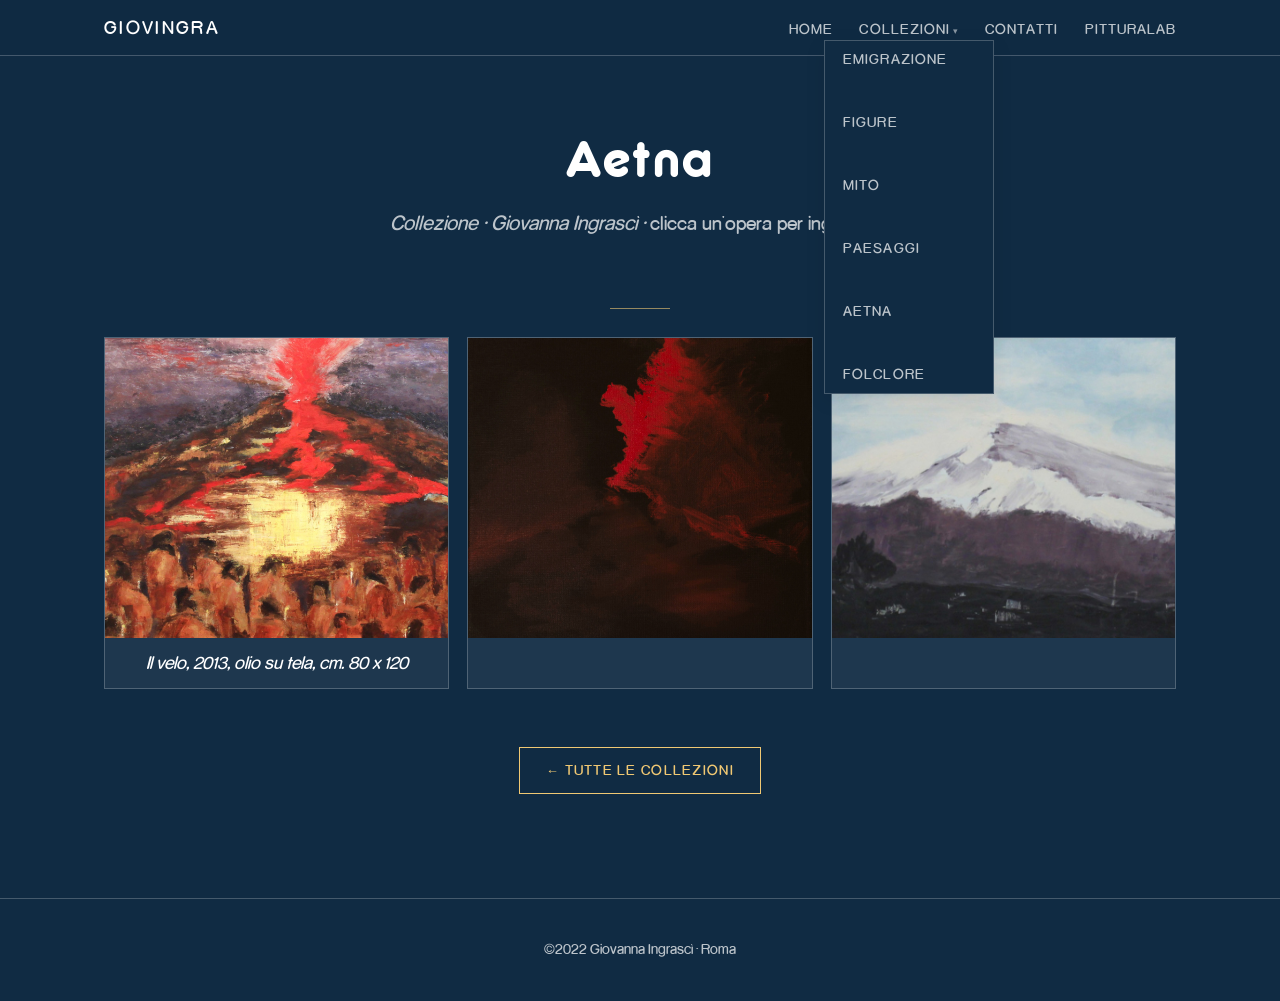
==== aetna.html @ 83bb87ff "Add files via upload" ====
<!DOCTYPE html>
<html lang="it">
<head>
<meta charset="UTF-8">
<meta name="viewport" content="width=device-width, initial-scale=1">
<title>GiovIngra — Collezione Aetna | Giovanna Ingrascì</title>
<meta name="description" content="Scopri i quadri della collezione Aetna di Giovanna Ingrascì">
<meta property="og:title" content="GiovIngra — Collezione Aetna">
<meta property="og:type" content="website">
<meta property="og:url" content="https://www.giovingra.com/aetna">
<meta property="og:image" content="images/0c5dcab2f1554b5184cb44decdf5c865.jpg">
<link rel="stylesheet" href="style.css">
</head>
<body>
<header class="site-header">
  <nav class="nav">
    <span class="brand">GiovIngra</span>
    <button class="nav-toggle" aria-label="Menu">&#9776;</button>
    <ul id="menu">
      <li><a href="index.html">Home</a></li>
      <li class="has-drop"><a href="index.html#collezioni">Collezioni</a>
        <ul class="dropdown">
          <li><a href="emigrazione.html">Emigrazione</a></li>
          <li><a href="figure.html">Figure</a></li>
          <li><a href="mito.html">Mito</a></li>
          <li><a href="paesaggi.html">Paesaggi</a></li>
          <li><a href="aetna.html">Aetna</a></li>
          <li><a href="folclore.html">Folclore</a></li>
        </ul>
      </li>
      <li><a href="index.html#contatti">Contatti</a></li>
      <li><a href="pitturalab.html">PitturaLab</a></li>
    </ul>
  </nav>
</header>
<section class="hero" style="padding-bottom:8px">
  <h2 class="coltitle">Aetna</h2>
  <p class="tagline">Collezione &middot; Giovanna Ingrascì &middot; <span style="font-style:normal">clicca un'opera per ingrandirla</span></p>
</section>
<section class="section">
  <div class="divider"></div>
  <div class="gallery" style="margin-top:28px">
    <figure><img src="images/0c5dcab2f1554b5184cb44decdf5c865.jpg" alt="Aetna — Il velo, 2013, olio su tela, cm. 80 x 120" loading="lazy"><figcaption><span class="t">Il velo, 2013, olio su tela, cm. 80 x 120</span></figcaption></figure>
    <figure><img src="images/f100896ee69b4603aa06e6a040e6181f.jpg" alt="Aetna — opera" loading="lazy"></figure>
    <figure><img src="images/e03c9a82c9444dff904b27b7798bef61.jpg" alt="Aetna — opera" loading="lazy"></figure>
  </div>
  <p style="text-align:center;margin-top:40px"><a class="btn" href="index.html#collezioni">&larr; Tutte le collezioni</a></p>
</section>
<footer class="site-footer"><p>&copy;2022 Giovanna Ingrascì &middot; Roma</p></footer>
<script>var t=document.querySelector(".nav-toggle"),m=document.getElementById("menu");if(t){t.addEventListener("click",function(){m.classList.toggle("open");});}</script>
<script src="lightbox.js"></script>
</body>
</html>
---- style.css ----
/* GiovIngra — Giovanna Ingrascì — portfolio
   Clean static rebuild. Single stylesheet, no dependencies. */

@font-face{
  font-family:"Rocko";
  src:url("fonts/Rocko-Regular.ttf") format("truetype");
  font-weight:400;font-style:normal;font-display:swap;
}
@font-face{
  font-family:"Rocko";
  src:url("fonts/Rocko-Bold.ttf") format("truetype");
  font-weight:700;font-style:normal;font-display:swap;
}
@font-face{
  font-family:"Rocko Ultra";
  src:url("fonts/Rocko-Ultra.ttf") format("truetype");
  font-weight:400;font-style:normal;font-display:swap;
}
@font-face{
  font-family:"Rocko Ultra";
  src:url("fonts/Rocko-UltraBold.ttf") format("truetype");
  font-weight:700;font-style:normal;font-display:swap;
}

:root{
  --ink:#ffffff;                  /* main text: white */
  --muted:rgba(255,255,255,.72);
  --line:rgba(255,255,255,.22);
  --bg:#102B43;                   /* site background: exact blue from original site */
  --bg-soft:rgba(255,255,255,.06);
  --accent:#f0c873;               /* warm gold accent on blue */
  --max:1120px;
}

*{box-sizing:border-box}
html{scroll-behavior:smooth}
body{
  margin:0;
  font-family:"Rocko","Georgia","Times New Roman",serif;
  color:var(--ink);
  background:var(--bg);
  line-height:1.6;
  -webkit-font-smoothing:antialiased;
}
img{max-width:100%;display:block}
a{color:var(--accent);text-decoration:none}
a:hover{text-decoration:underline}

/* ---- Header / nav ---- */
.site-header{
  position:sticky;top:0;z-index:50;
  background:rgba(16,43,67,.92);
  backdrop-filter:blur(6px);
  border-bottom:1px solid var(--line);
}
.nav{
  max-width:var(--max);margin:0 auto;
  display:flex;align-items:center;justify-content:space-between;
  padding:14px 24px;gap:16px;
}
.brand{
  font-family:"Rocko","Georgia",serif;
  font-size:1.05rem;letter-spacing:.14em;text-transform:uppercase;
  color:var(--ink);font-weight:400;
}
.lab h1,.section h2{font-family:"Rocko Ultra","Rocko",serif}
.nav ul{
  list-style:none;display:flex;gap:26px;margin:0;padding:0;flex-wrap:wrap;
}
.nav a{
  color:var(--muted);text-transform:uppercase;letter-spacing:.08em;
  font-size:.82rem;
}
.nav a:hover,.nav a.active{color:var(--ink);text-decoration:none}
.nav-toggle{display:none}

/* dropdown for Collezioni */
.has-drop{position:relative}
.has-drop > a::after{content:" \25BE";font-size:.7em;opacity:.7}
.dropdown{
  list-style:none;margin:0;padding:8px 0;display:none;
  position:absolute;top:100%;left:50%;transform:translateX(-50%);
  background:var(--bg);border:1px solid var(--line);min-width:170px;
  flex-direction:column;gap:0;box-shadow:0 6px 20px rgba(0,0,0,.08);
}
.has-drop:hover .dropdown,.has-drop:focus-within .dropdown{display:flex}
.dropdown li{padding:0}
.dropdown a{display:block;padding:8px 18px;white-space:nowrap}
.dropdown a:hover{background:rgba(255,255,255,.14)}

/* ---- Hero ---- */
.hero{
  max-width:var(--max);margin:0 auto;padding:64px 24px 40px;text-align:center;
}
.hero h1{
  font-family:"Rocko","Georgia",serif;
  font-size:clamp(2rem,5vw,3.4rem);margin:0 0 .3em;
  letter-spacing:.1em;font-weight:400;text-transform:uppercase;
}
.hero .tagline{color:var(--muted);font-style:italic;font-size:1.15rem;margin:0}
.coltitle{
  font-family:"Rocko Ultra","Rocko",serif;font-weight:400;
  font-size:clamp(1.9rem,4.5vw,3rem);letter-spacing:.04em;margin:0 0 .25em;
}

/* ---- Hero banner with background painting ---- */
.hero-banner{
  position:relative;min-height:70vh;display:flex;align-items:center;justify-content:center;
  text-align:center;background-size:cover;background-position:center;
}
.hero-banner::before{content:"";position:absolute;inset:0;
  background:linear-gradient(rgba(16,43,67,.30),rgba(16,43,67,.60));}
.hero-banner .inner{position:relative;z-index:1;padding:32px 24px}
.hero-banner h1{
  font-family:"Rocko","Georgia",serif;font-weight:400;text-transform:uppercase;
  letter-spacing:.12em;color:#fff;margin:0 0 .25em;
  font-size:clamp(2rem,5.5vw,3.6rem);text-shadow:0 2px 18px rgba(0,0,0,.45);
}
.hero-banner .tagline{color:rgba(255,255,255,.9);font-style:italic;font-size:1.15rem;margin:0;
  text-shadow:0 1px 10px rgba(0,0,0,.45);}

/* ---- Contact image + map ---- */
.contact-img{max-width:300px;margin:0 auto 26px;border:1px solid var(--line);display:block}
.place{font-size:1.05rem;letter-spacing:.04em;margin:30px 0 6px}
.map-wrap{max-width:760px;margin:14px auto 0;border:1px solid var(--line)}
.map-wrap iframe{display:block;width:100%;height:360px;border:0}

/* ---- Lightbox (fullscreen carousel) ---- */
.lb{position:fixed;inset:0;z-index:200;background:rgba(8,20,33,.96);
  display:none;align-items:center;justify-content:center;}
.lb.open{display:flex}
.lb img{max-width:88vw;max-height:78vh;object-fit:contain;box-shadow:0 10px 50px rgba(0,0,0,.6)}
.lb .lb-cap{position:absolute;bottom:26px;left:0;right:0;text-align:center;color:#fff;padding:0 20px}
.lb .lb-cap .t{font-style:italic;font-size:1.05rem;display:block}
.lb .lb-cap .d{color:rgba(255,255,255,.75);font-size:.85rem;display:block;margin-top:3px}
.lb .lb-count{position:absolute;top:22px;left:0;right:0;text-align:center;color:rgba(255,255,255,.7);font-size:.8rem;letter-spacing:.1em}
.lb button{position:absolute;background:none;border:none;color:#fff;cursor:pointer;
  font-size:2.6rem;line-height:1;padding:14px;opacity:.8;transition:opacity .2s}
.lb button:hover{opacity:1}
.lb .lb-prev{left:2vw;top:50%;transform:translateY(-50%)}
.lb .lb-next{right:2vw;top:50%;transform:translateY(-50%)}
.lb .lb-close{top:14px;right:18px;font-size:2rem}
.gallery figure{cursor:pointer}
@media(max-width:620px){
  .lb button{font-size:2rem}
  .lb img{max-width:94vw;max-height:70vh}
}

/* ---- Section headings ---- */
.section{max-width:var(--max);margin:0 auto;padding:48px 24px;scroll-margin-top:80px}
.section h2{
  font-size:1.8rem;font-weight:normal;letter-spacing:.04em;
  text-align:center;margin:0 0 8px;
}
.section .sub{text-align:center;color:var(--muted);margin:0 0 36px;font-style:italic}
.divider{width:60px;height:1px;background:var(--accent);margin:14px auto 0;opacity:.6}

/* ---- Gallery ---- */
.gallery{
  display:grid;grid-template-columns:repeat(auto-fill,minmax(280px,1fr));
  gap:18px;
}
.gallery figure{margin:0;overflow:hidden;background:var(--bg-soft);border:1px solid var(--line);display:flex;flex-direction:column}
.gallery img{
  width:100%;height:300px;object-fit:cover;display:block;
  transition:transform .5s ease;
}
.gallery figure:hover img{transform:scale(1.04)}
.gallery figcaption{
  padding:12px 14px;text-align:center;
}
.gallery figcaption .t{display:block;font-style:italic;font-size:1.02rem}
.gallery figcaption .d{display:block;color:var(--muted);font-size:.82rem;margin-top:3px;letter-spacing:.03em}
.gallery .wide{grid-column:span 2}
@media(max-width:620px){.gallery .wide{grid-column:span 1}}

/* Linked collection thumbnails with hover name overlay */
.collink{position:relative;display:block;overflow:hidden;border:1px solid var(--line);background:#000}
.collink img{width:100%;height:320px;object-fit:cover;display:block;transition:transform .6s ease,opacity .4s ease}
.collink .label{
  position:absolute;inset:0;display:flex;align-items:center;justify-content:center;
  color:#fff;text-transform:uppercase;letter-spacing:.18em;font-size:1.15rem;
  background:rgba(28,26,23,.0);opacity:0;transition:opacity .4s ease,background .4s ease;
  text-align:center;padding:12px;
}
.collink:hover img{transform:scale(1.06);opacity:.55}
.collink:hover .label{opacity:1;background:rgba(28,26,23,.35)}
.collink:hover{text-decoration:none}
.collink.wide{grid-column:span 2}
@media(max-width:620px){.collink.wide{grid-column:span 1}}

/* ---- Contact ---- */
.contact{text-align:center}
.contact .card{
  display:inline-block;text-align:left;border:1px solid var(--line);
  background:var(--bg-soft);padding:28px 36px;margin-top:8px;
}
.contact .card p{margin:.35em 0}
.contact .name{font-size:1.2rem;font-weight:bold}
.btn{
  display:inline-block;margin-top:18px;padding:12px 26px;
  border:1px solid var(--accent);color:var(--accent);
  text-transform:uppercase;letter-spacing:.1em;font-size:.8rem;
}
.btn:hover{background:var(--accent);color:#fff;text-decoration:none}

/* ---- PitturaLab block ---- */
.lab{text-align:center;max-width:760px;margin:0 auto;padding:72px 24px}
.lab h1{font-size:clamp(1.8rem,4vw,2.8rem);font-weight:normal;letter-spacing:.05em;margin:0 0 .4em}
.lab p.lead{font-size:1.2rem;color:var(--muted);margin:0 0 .2em}
.lab p.lead.en{font-style:italic}

/* ---- Footer ---- */
.site-footer{
  border-top:1px solid var(--line);margin-top:40px;
  text-align:center;color:var(--muted);font-size:.8rem;padding:28px 24px;
}

/* ---- Mobile nav ---- */
@media(max-width:680px){
  .nav-toggle{
    display:block;background:none;border:none;font-size:1.5rem;
    color:var(--ink);cursor:pointer;line-height:1;
  }
  .nav ul{
    display:none;position:absolute;top:100%;left:0;right:0;
    flex-direction:column;gap:0;background:var(--bg);
    border-bottom:1px solid var(--line);padding:8px 24px;
  }
  .nav ul.open{display:flex}
  .nav li{padding:8px 0;border-top:1px solid var(--line)}
  .nav{position:relative}
  /* show collection links inline on mobile */
  .dropdown{display:flex !important;position:static;transform:none;border:none;
    box-shadow:none;background:transparent;padding:4px 0 4px 16px;min-width:0}
  .dropdown li{border-top:none;padding:4px 0}
  .has-drop > a::after{content:""}
}
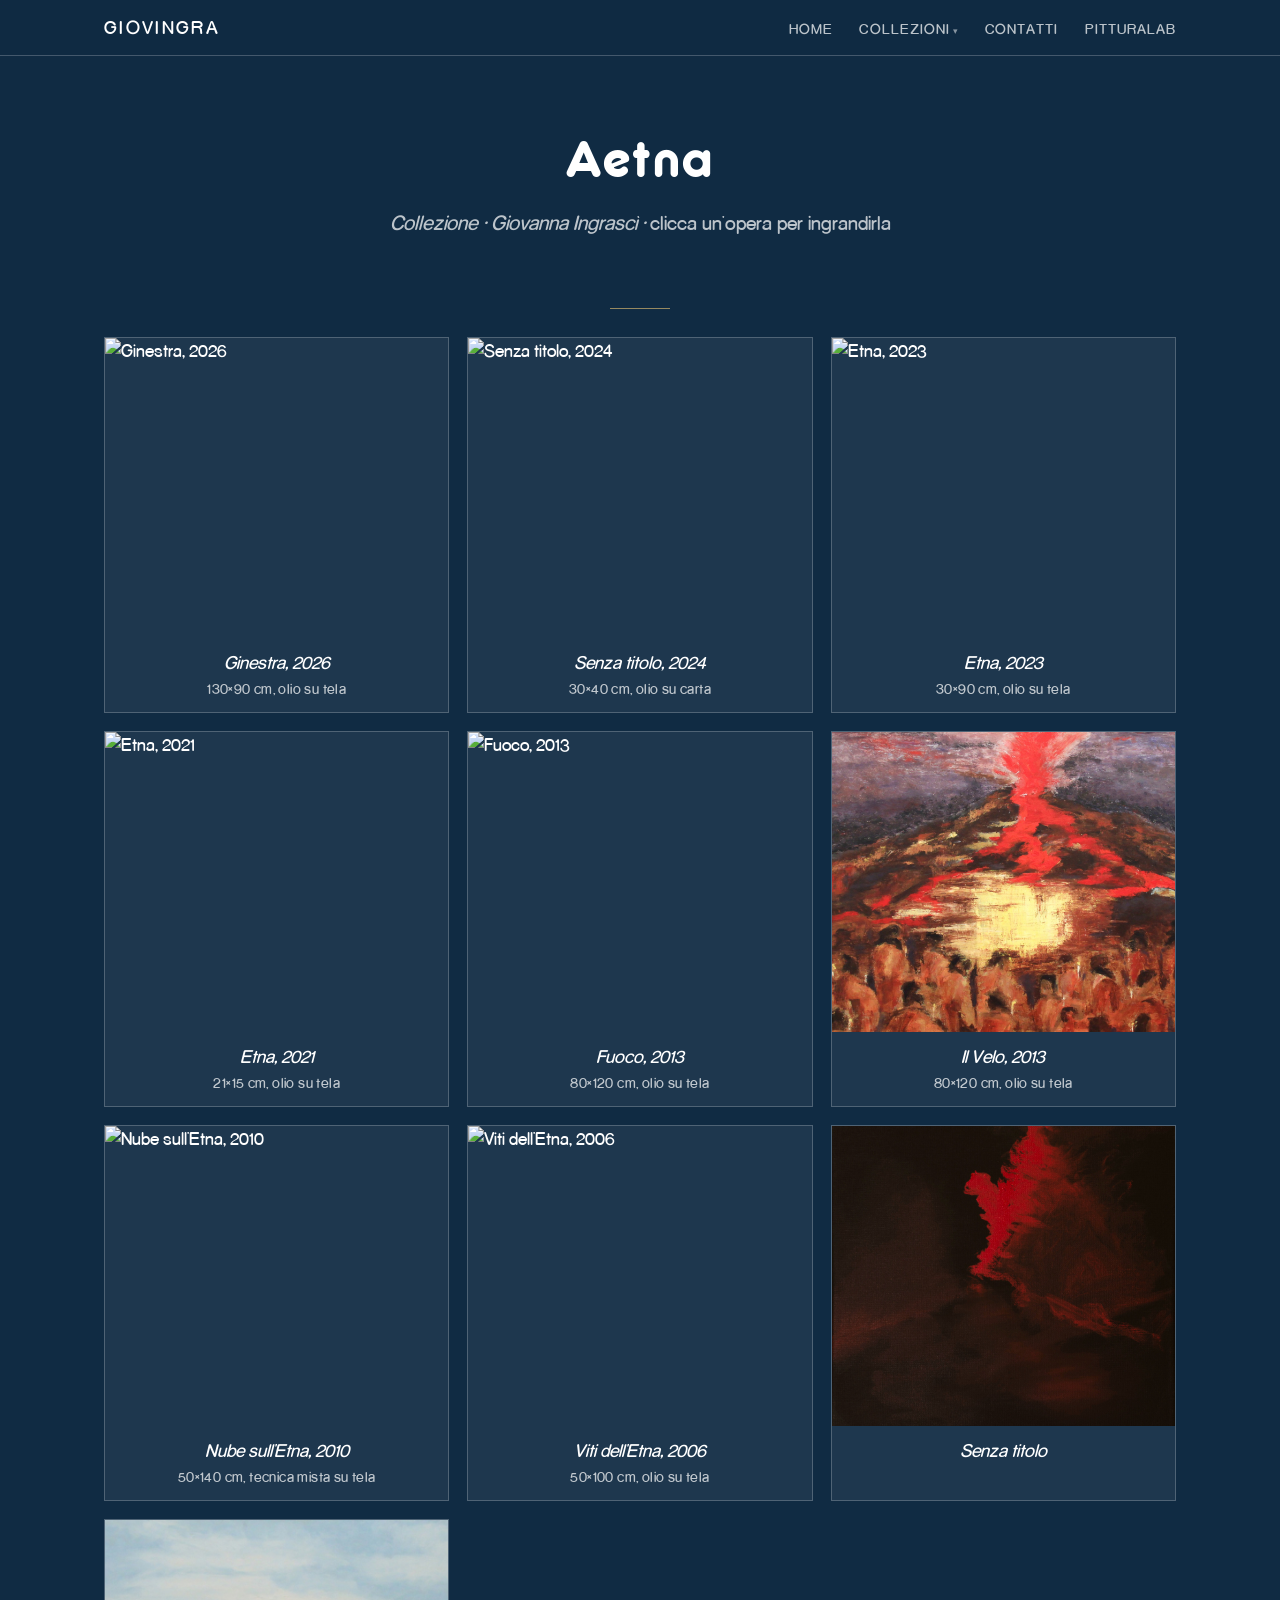
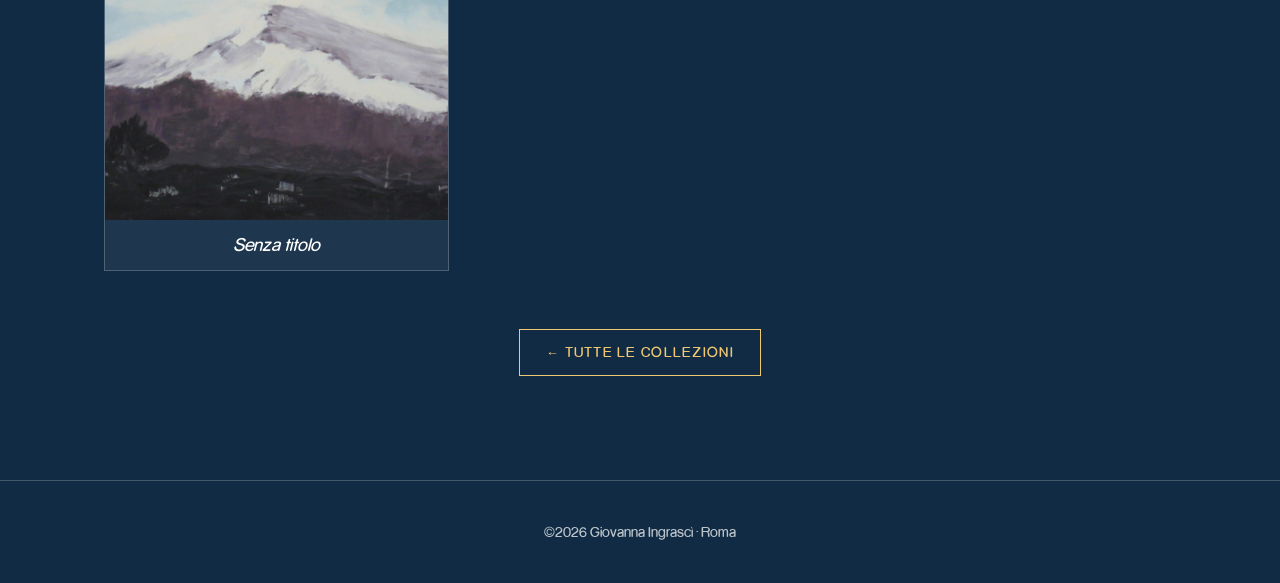
==== commit 9404164b: "Expand collections to 2026" ====
--- a/aetna.html
+++ b/aetna.html
@@ -4,11 +4,11 @@
 <meta charset="UTF-8">
 <meta name="viewport" content="width=device-width, initial-scale=1">
 <title>GiovIngra — Collezione Aetna | Giovanna Ingrascì</title>
-<meta name="description" content="Scopri i quadri della collezione Aetna di Giovanna Ingrascì">
+<meta name="description" content="Collezione Aetna — dipinti di Giovanna Ingrascì">
 <meta property="og:title" content="GiovIngra — Collezione Aetna">
 <meta property="og:type" content="website">
 <meta property="og:url" content="https://www.giovingra.com/aetna">
-<meta property="og:image" content="images/0c5dcab2f1554b5184cb44decdf5c865.jpg">
+<meta property="og:image" content="images/ginestra-2026.jpg">
 <link rel="stylesheet" href="style.css">
 </head>
 <body>
@@ -21,8 +21,9 @@
       <li class="has-drop"><a href="index.html#collezioni">Collezioni</a>
         <ul class="dropdown">
           <li><a href="emigrazione.html">Emigrazione</a></li>
+          <li><a href="lefolle.html">Le Folle</a></li>
+          <li><a href="spirito.html">Spirito</a></li>
           <li><a href="figure.html">Figure</a></li>
-          <li><a href="mito.html">Mito</a></li>
           <li><a href="paesaggi.html">Paesaggi</a></li>
           <li><a href="aetna.html">Aetna</a></li>
           <li><a href="folclore.html">Folclore</a></li>
@@ -40,13 +41,20 @@
 <section class="section">
   <div class="divider"></div>
   <div class="gallery" style="margin-top:28px">
-    <figure><img src="images/0c5dcab2f1554b5184cb44decdf5c865.jpg" alt="Aetna — Il velo, 2013, olio su tela, cm. 80 x 120" loading="lazy"><figcaption><span class="t">Il velo, 2013, olio su tela, cm. 80 x 120</span></figcaption></figure>
-    <figure><img src="images/f100896ee69b4603aa06e6a040e6181f.jpg" alt="Aetna — opera" loading="lazy"></figure>
-    <figure><img src="images/e03c9a82c9444dff904b27b7798bef61.jpg" alt="Aetna — opera" loading="lazy"></figure>
+    <figure><img src="images/ginestra-2026.jpg" alt="Ginestra, 2026" loading="lazy"><figcaption><span class="t">Ginestra, 2026</span><span class="d">130×90 cm, olio su tela</span></figcaption></figure>
+    <figure><img src="images/senza-titolo-2024.jpg" alt="Senza titolo, 2024" loading="lazy"><figcaption><span class="t">Senza titolo, 2024</span><span class="d">30×40 cm, olio su carta</span></figcaption></figure>
+    <figure><img src="images/etna-2023.jpg" alt="Etna, 2023" loading="lazy"><figcaption><span class="t">Etna, 2023</span><span class="d">30×90 cm, olio su tela</span></figcaption></figure>
+    <figure><img src="images/etna-2021.jpg" alt="Etna, 2021" loading="lazy"><figcaption><span class="t">Etna, 2021</span><span class="d">21×15 cm, olio su tela</span></figcaption></figure>
+    <figure><img src="images/fuoco-2013.jpg" alt="Fuoco, 2013" loading="lazy"><figcaption><span class="t">Fuoco, 2013</span><span class="d">80×120 cm, olio su tela</span></figcaption></figure>
+    <figure><img src="images/0c5dcab2f1554b5184cb44decdf5c865.jpg" alt="Il Velo, 2013" loading="lazy"><figcaption><span class="t">Il Velo, 2013</span><span class="d">80×120 cm, olio su tela</span></figcaption></figure>
+    <figure><img src="images/nube-sull-etna-2010.jpg" alt="Nube sull&#x27;Etna, 2010" loading="lazy"><figcaption><span class="t">Nube sull&#x27;Etna, 2010</span><span class="d">50×140 cm, tecnica mista su tela</span></figcaption></figure>
+    <figure><img src="images/viti-dell-etna-2006.jpg" alt="Viti dell&#x27;Etna, 2006" loading="lazy"><figcaption><span class="t">Viti dell&#x27;Etna, 2006</span><span class="d">50×100 cm, olio su tela</span></figcaption></figure>
+    <figure><img src="images/f100896ee69b4603aa06e6a040e6181f.jpg" alt="Senza titolo" loading="lazy"><figcaption><span class="t">Senza titolo</span></figcaption></figure>
+    <figure><img src="images/e03c9a82c9444dff904b27b7798bef61.jpg" alt="Senza titolo" loading="lazy"><figcaption><span class="t">Senza titolo</span></figcaption></figure>
   </div>
   <p style="text-align:center;margin-top:40px"><a class="btn" href="index.html#collezioni">&larr; Tutte le collezioni</a></p>
 </section>
-<footer class="site-footer"><p>&copy;2022 Giovanna Ingrascì &middot; Roma</p></footer>
+<footer class="site-footer"><p>&copy;2026 Giovanna Ingrascì &middot; Roma</p></footer>
 <script>var t=document.querySelector(".nav-toggle"),m=document.getElementById("menu");if(t){t.addEventListener("click",function(){m.classList.toggle("open");});}</script>
 <script src="lightbox.js"></script>
 </body>
--- a/style.css
+++ b/style.css
@@ -64,7 +64,7 @@
   color:var(--ink);font-weight:400;
 }
 .lab h1,.section h2{font-family:"Rocko Ultra","Rocko",serif}
-.nav ul{
+.nav > ul{
   list-style:none;display:flex;gap:26px;margin:0;padding:0;flex-wrap:wrap;
 }
 .nav a{
@@ -222,12 +222,12 @@
     display:block;background:none;border:none;font-size:1.5rem;
     color:var(--ink);cursor:pointer;line-height:1;
   }
-  .nav ul{
+  .nav > ul{
     display:none;position:absolute;top:100%;left:0;right:0;
     flex-direction:column;gap:0;background:var(--bg);
     border-bottom:1px solid var(--line);padding:8px 24px;
   }
-  .nav ul.open{display:flex}
+  .nav > ul.open{display:flex}
   .nav li{padding:8px 0;border-top:1px solid var(--line)}
   .nav{position:relative}
   /* show collection links inline on mobile */
@@ -235,4 +235,8 @@
     box-shadow:none;background:transparent;padding:4px 0 4px 16px;min-width:0}
   .dropdown li{border-top:none;padding:4px 0}
   .has-drop > a::after{content:""}
-}
+
+  /* mobile: reveal a collection name while its thumbnail is centred on screen */
+  .collink.reveal img{transform:scale(1.05);opacity:.55}
+  .collink.reveal .label{opacity:1;background:rgba(28,26,23,.4)}
+}
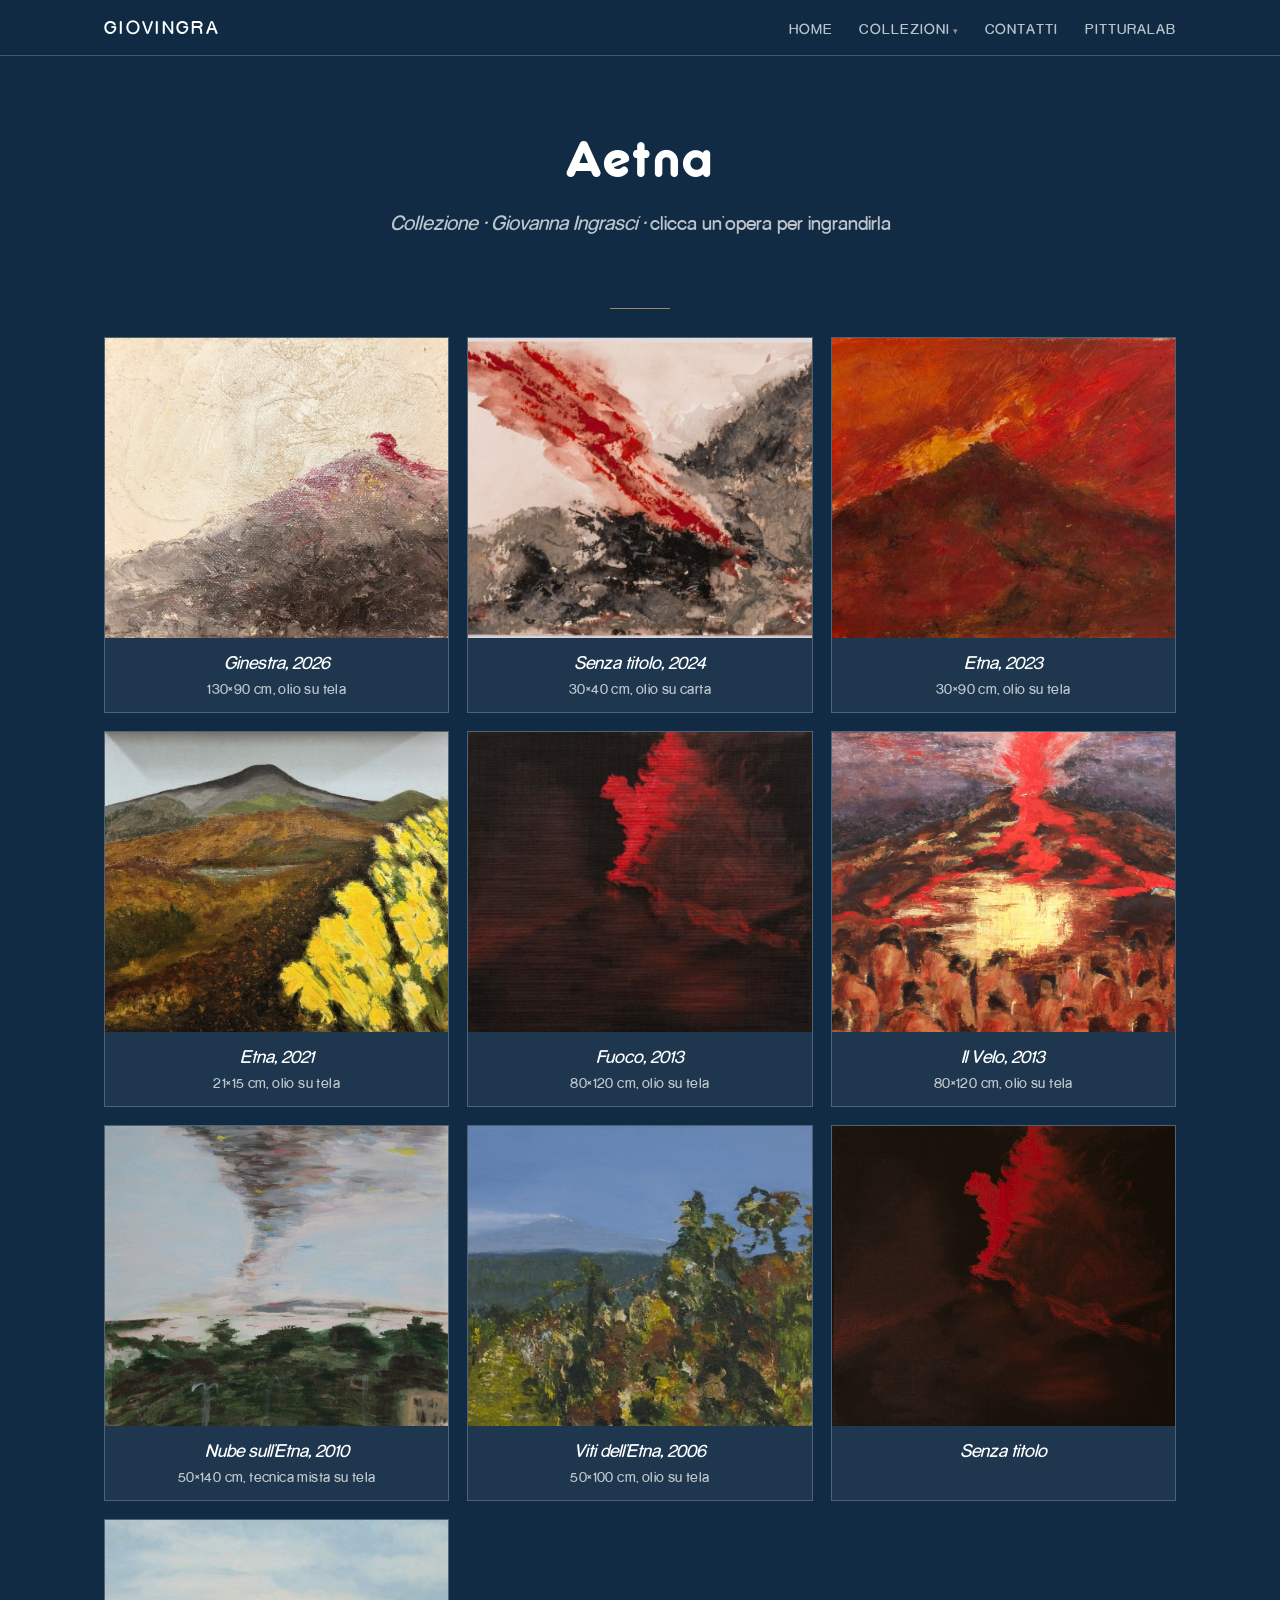
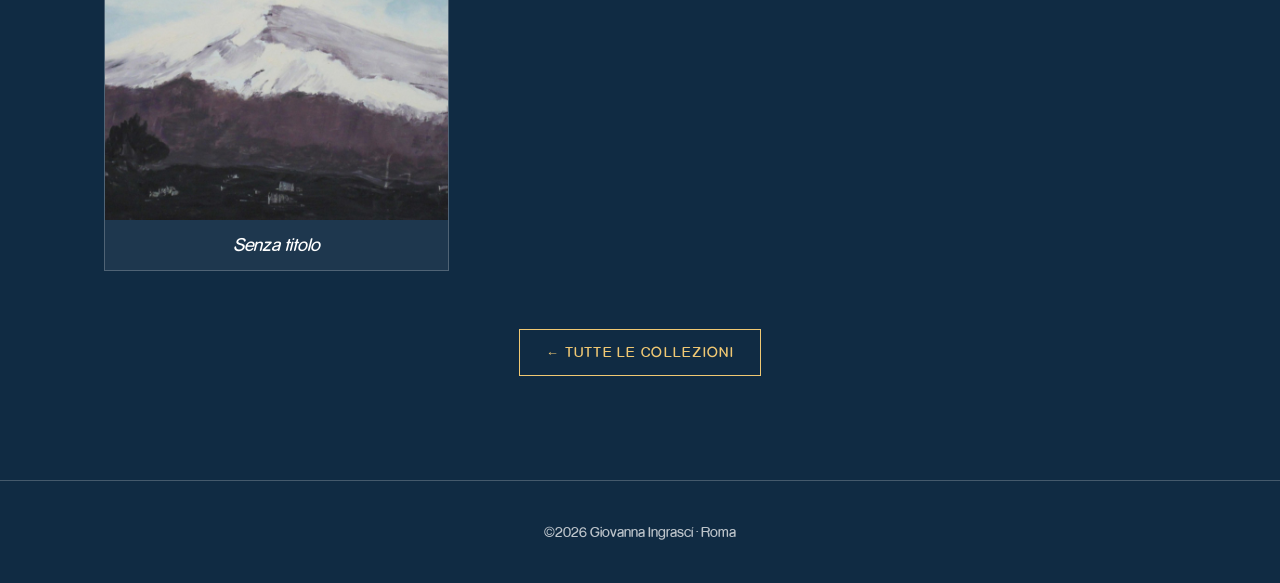
==== commit e6a733e3: "Add files via upload" ====
--- a/aetna.html
+++ b/aetna.html
@@ -3,8 +3,8 @@
 <head>
 <meta charset="UTF-8">
 <meta name="viewport" content="width=device-width, initial-scale=1">
-<title>GiovIngra — Collezione Aetna | Giovanna Ingrascì</title>
-<meta name="description" content="Collezione Aetna — dipinti di Giovanna Ingrascì">
+<title>GiovIngra — Collezione Aetna | Giovanna Ingrascí</title>
+<meta name="description" content="Collezione Aetna — dipinti di Giovanna Ingrascí">
 <meta property="og:title" content="GiovIngra — Collezione Aetna">
 <meta property="og:type" content="website">
 <meta property="og:url" content="https://www.giovingra.com/aetna">
@@ -36,7 +36,7 @@
 </header>
 <section class="hero" style="padding-bottom:8px">
   <h2 class="coltitle">Aetna</h2>
-  <p class="tagline">Collezione &middot; Giovanna Ingrascì &middot; <span style="font-style:normal">clicca un'opera per ingrandirla</span></p>
+  <p class="tagline">Collezione &middot; Giovanna Ingrascí &middot; <span style="font-style:normal">clicca un'opera per ingrandirla</span></p>
 </section>
 <section class="section">
   <div class="divider"></div>
@@ -54,7 +54,7 @@
   </div>
   <p style="text-align:center;margin-top:40px"><a class="btn" href="index.html#collezioni">&larr; Tutte le collezioni</a></p>
 </section>
-<footer class="site-footer"><p>&copy;2026 Giovanna Ingrascì &middot; Roma</p></footer>
+<footer class="site-footer"><p>&copy;2026 Giovanna Ingrascí &middot; Roma</p></footer>
 <script>var t=document.querySelector(".nav-toggle"),m=document.getElementById("menu");if(t){t.addEventListener("click",function(){m.classList.toggle("open");});}</script>
 <script src="lightbox.js"></script>
 </body>
